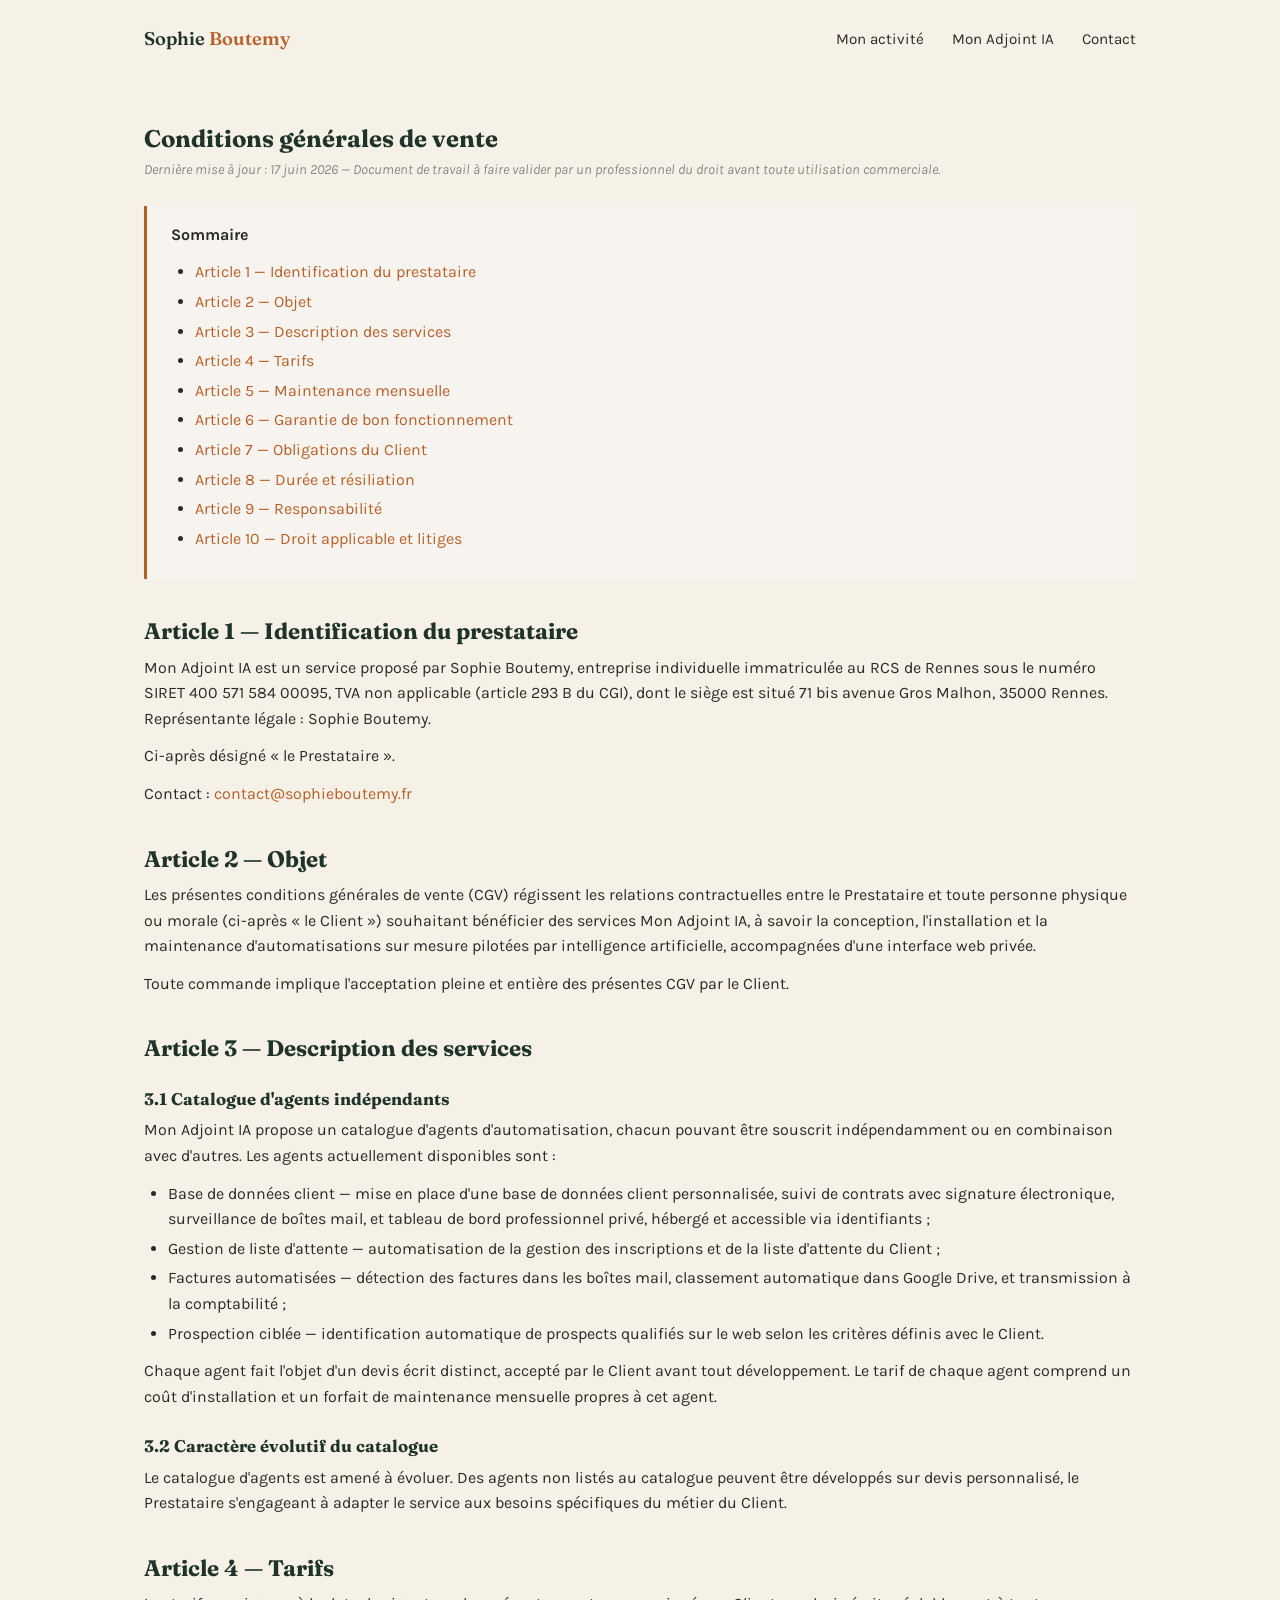
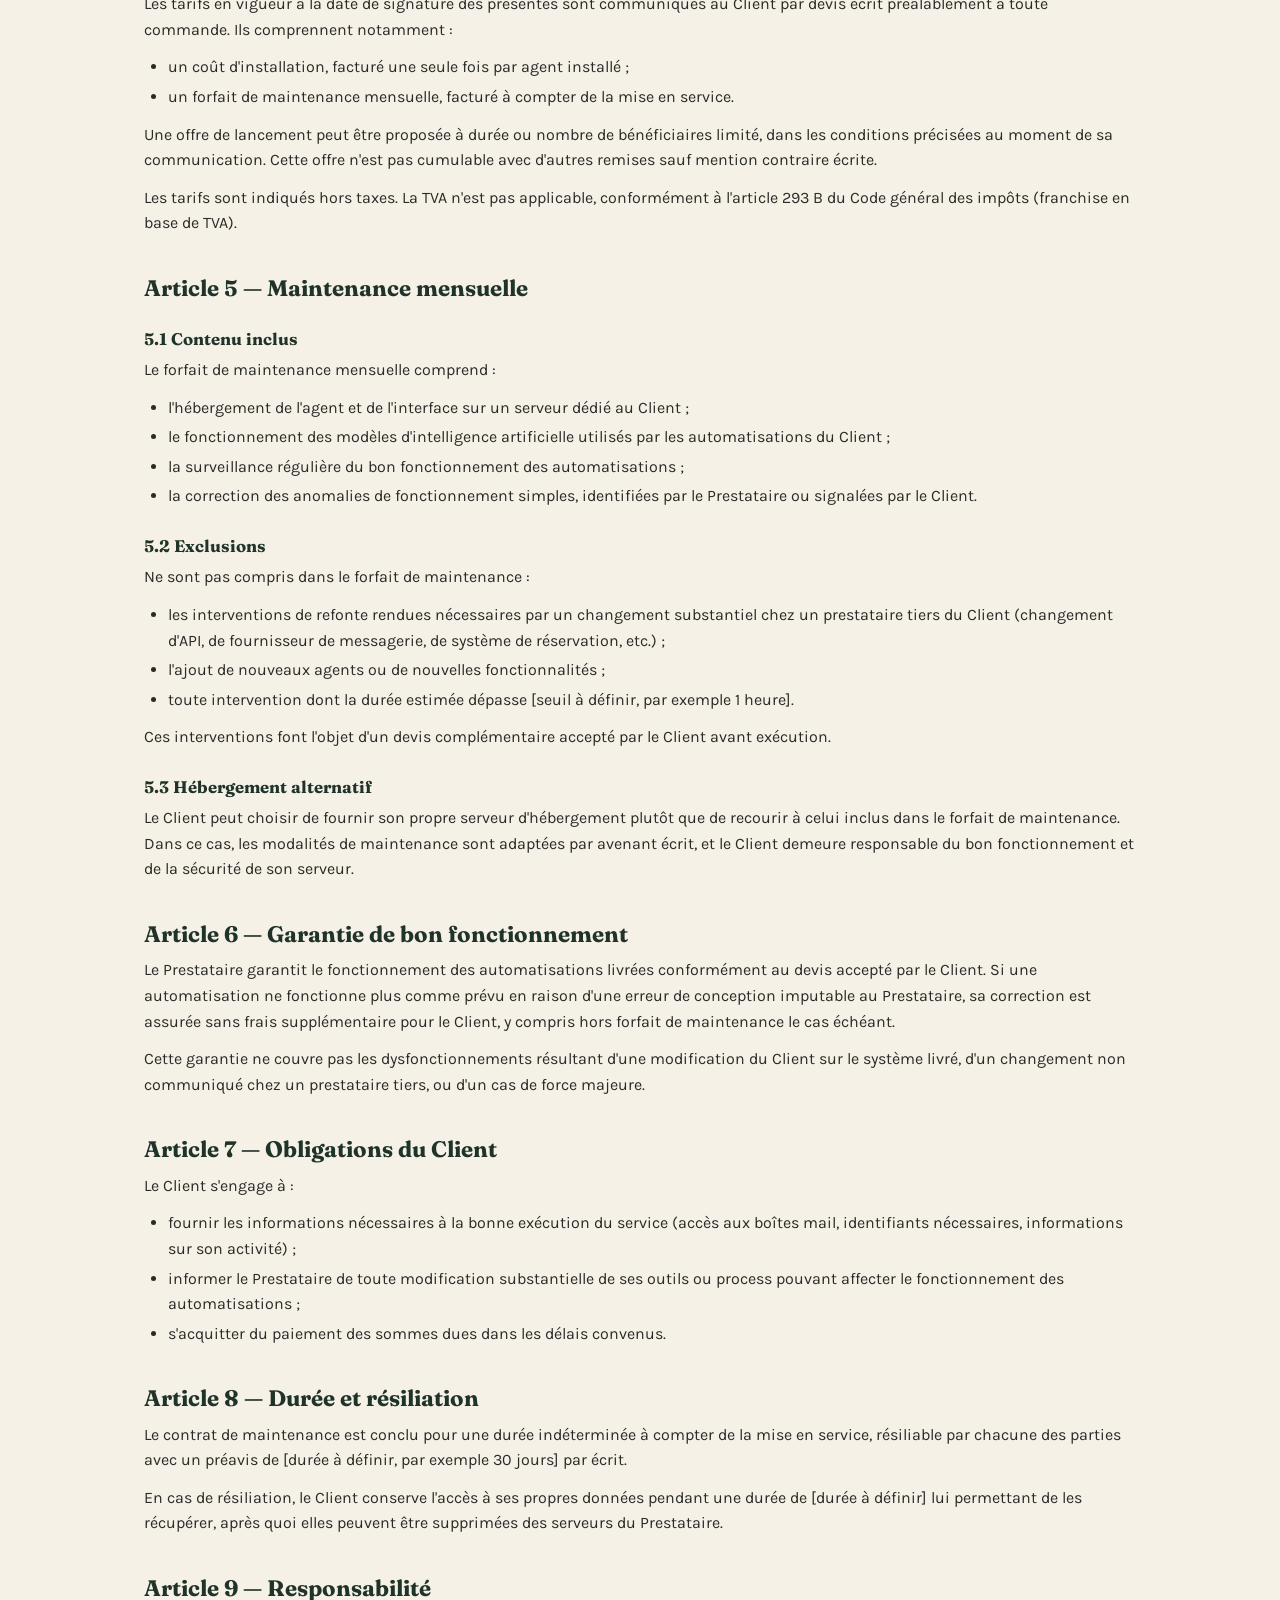
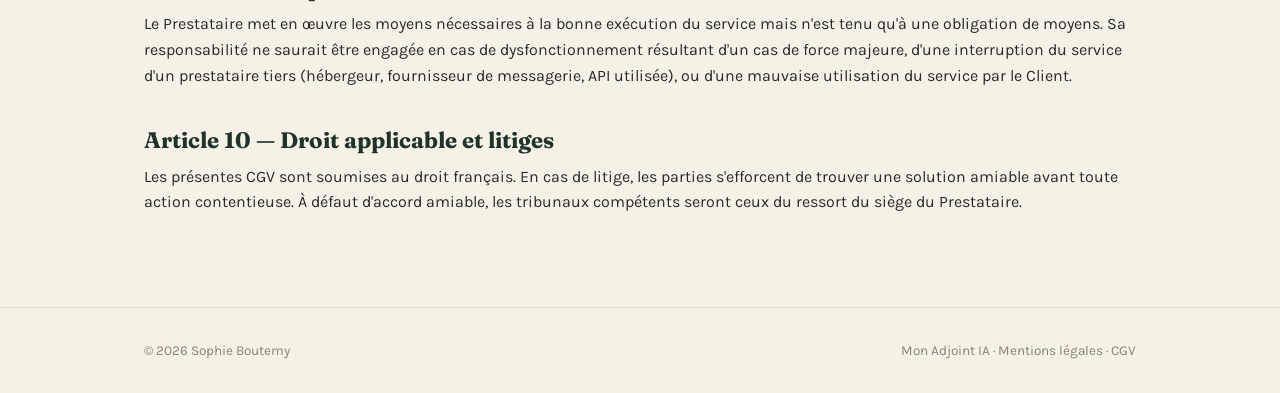
==== cgv.html @ 15bb084e "Etat initial - site sophieboutemy.fr" ====
<!DOCTYPE html>
<html lang="fr">
<head>
<meta charset="UTF-8">
<meta name="viewport" content="width=device-width, initial-scale=1.0">
<title>Conditions générales de vente — Sophie Boutemy</title>
<meta name="description" content="Conditions générales de vente du service Mon Adjoint IA, proposé par Sophie Boutemy.">
<link rel="preconnect" href="https://fonts.googleapis.com">
<link rel="preconnect" href="https://fonts.gstatic.com" crossorigin>
<link href="https://fonts.googleapis.com/css2?family=Fraunces:opsz,wght@9..144,500;9..144,600;9..144,700&family=Karla:wght@400;500;700&display=swap" rel="stylesheet">
<link rel="stylesheet" href="css/style.css?v=5">
<style>
.legal-content { padding: 3rem 0 5rem; }
.legal-content h1 { margin-bottom: 0.4rem; }
.legal-notice { font-style: italic; color: #888; font-size: 0.875rem; margin-bottom: 2rem; }
.legal-toc { background: #f7f4ef; border-left: 3px solid var(--color-orange-deep); padding: 1rem 1.5rem; margin: 1.5rem 0 2.5rem; }
.legal-toc p { margin-bottom: 0.3rem; font-weight: 700; }
.legal-toc ul { margin: 0.25rem 0 0 1.25rem; }
.legal-toc li { margin-bottom: 0.2rem; }
.legal-content h2 { margin-top: 2.5rem; margin-bottom: 0.6rem; font-size: 1.4rem; }
.legal-content h3 { margin-top: 1.75rem; margin-bottom: 0.5rem; font-size: 1.05rem; }
.legal-content p { margin-bottom: 0.75rem; }
.legal-content ul { margin: 0.25rem 0 0.75rem 1.5rem; }
.legal-content li { margin-bottom: 0.25rem; }
</style>
</head>
<body>

<header class="site">
  <div class="wrap">
    <div class="brand">Sophie <span>Boutemy</span></div>
    <nav>
      <a href="index.html#activite">Mon activité</a>
      <a href="index.html#mon-adjoint-ia">Mon Adjoint IA</a>
      <a href="index.html#contact">Contact</a>
    </nav>
  </div>
</header>

<section class="legal-content">
  <div class="wrap">

    <h1>Conditions générales de vente</h1>
    <p class="legal-notice">Dernière mise à jour : 17 juin 2026 — Document de travail à faire valider par un professionnel du droit avant toute utilisation commerciale.</p>

    <div class="legal-toc">
      <p>Sommaire</p>
      <ul>
        <li><a href="#art1">Article 1 — Identification du prestataire</a></li>
        <li><a href="#art2">Article 2 — Objet</a></li>
        <li><a href="#art3">Article 3 — Description des services</a></li>
        <li><a href="#art4">Article 4 — Tarifs</a></li>
        <li><a href="#art5">Article 5 — Maintenance mensuelle</a></li>
        <li><a href="#art6">Article 6 — Garantie de bon fonctionnement</a></li>
        <li><a href="#art7">Article 7 — Obligations du Client</a></li>
        <li><a href="#art8">Article 8 — Durée et résiliation</a></li>
        <li><a href="#art9">Article 9 — Responsabilité</a></li>
        <li><a href="#art10">Article 10 — Droit applicable et litiges</a></li>
      </ul>
    </div>

    <h2 id="art1">Article 1 — Identification du prestataire</h2>
    <p>Mon Adjoint IA est un service proposé par Sophie Boutemy, entreprise individuelle immatriculée au RCS de Rennes sous le numéro SIRET 400 571 584 00095, TVA non applicable (article 293 B du CGI), dont le siège est situé 71 bis avenue Gros Malhon, 35000 Rennes. Représentante légale : Sophie Boutemy.</p>
    <p>Ci-après désigné « le Prestataire ».</p>
    <p>Contact : <a href="mailto:contact@sophieboutemy.fr">contact@sophieboutemy.fr</a></p>

    <h2 id="art2">Article 2 — Objet</h2>
    <p>Les présentes conditions générales de vente (CGV) régissent les relations contractuelles entre le Prestataire et toute personne physique ou morale (ci-après « le Client ») souhaitant bénéficier des services Mon Adjoint IA, à savoir la conception, l'installation et la maintenance d'automatisations sur mesure pilotées par intelligence artificielle, accompagnées d'une interface web privée.</p>
    <p>Toute commande implique l'acceptation pleine et entière des présentes CGV par le Client.</p>

    <h2 id="art3">Article 3 — Description des services</h2>

    <h3>3.1 Catalogue d'agents indépendants</h3>
    <p>Mon Adjoint IA propose un catalogue d'agents d'automatisation, chacun pouvant être souscrit indépendamment ou en combinaison avec d'autres. Les agents actuellement disponibles sont :</p>
    <ul>
      <li>Base de données client — mise en place d'une base de données client personnalisée, suivi de contrats avec signature électronique, surveillance de boîtes mail, et tableau de bord professionnel privé, hébergé et accessible via identifiants ;</li>
      <li>Gestion de liste d'attente — automatisation de la gestion des inscriptions et de la liste d'attente du Client ;</li>
      <li>Factures automatisées — détection des factures dans les boîtes mail, classement automatique dans Google Drive, et transmission à la comptabilité ;</li>
      <li>Prospection ciblée — identification automatique de prospects qualifiés sur le web selon les critères définis avec le Client.</li>
    </ul>
    <p>Chaque agent fait l'objet d'un devis écrit distinct, accepté par le Client avant tout développement. Le tarif de chaque agent comprend un coût d'installation et un forfait de maintenance mensuelle propres à cet agent.</p>

    <h3>3.2 Caractère évolutif du catalogue</h3>
    <p>Le catalogue d'agents est amené à évoluer. Des agents non listés au catalogue peuvent être développés sur devis personnalisé, le Prestataire s'engageant à adapter le service aux besoins spécifiques du métier du Client.</p>

    <h2 id="art4">Article 4 — Tarifs</h2>
    <p>Les tarifs en vigueur à la date de signature des présentes sont communiqués au Client par devis écrit préalablement à toute commande. Ils comprennent notamment :</p>
    <ul>
      <li>un coût d'installation, facturé une seule fois par agent installé ;</li>
      <li>un forfait de maintenance mensuelle, facturé à compter de la mise en service.</li>
    </ul>
    <p>Une offre de lancement peut être proposée à durée ou nombre de bénéficiaires limité, dans les conditions précisées au moment de sa communication. Cette offre n'est pas cumulable avec d'autres remises sauf mention contraire écrite.</p>
    <p>Les tarifs sont indiqués hors taxes. La TVA n'est pas applicable, conformément à l'article 293 B du Code général des impôts (franchise en base de TVA).</p>

    <h2 id="art5">Article 5 — Maintenance mensuelle</h2>

    <h3>5.1 Contenu inclus</h3>
    <p>Le forfait de maintenance mensuelle comprend :</p>
    <ul>
      <li>l'hébergement de l'agent et de l'interface sur un serveur dédié au Client ;</li>
      <li>le fonctionnement des modèles d'intelligence artificielle utilisés par les automatisations du Client ;</li>
      <li>la surveillance régulière du bon fonctionnement des automatisations ;</li>
      <li>la correction des anomalies de fonctionnement simples, identifiées par le Prestataire ou signalées par le Client.</li>
    </ul>

    <h3>5.2 Exclusions</h3>
    <p>Ne sont pas compris dans le forfait de maintenance :</p>
    <ul>
      <li>les interventions de refonte rendues nécessaires par un changement substantiel chez un prestataire tiers du Client (changement d'API, de fournisseur de messagerie, de système de réservation, etc.) ;</li>
      <li>l'ajout de nouveaux agents ou de nouvelles fonctionnalités ;</li>
      <li>toute intervention dont la durée estimée dépasse [seuil à définir, par exemple 1 heure].</li>
    </ul>
    <p>Ces interventions font l'objet d'un devis complémentaire accepté par le Client avant exécution.</p>

    <h3>5.3 Hébergement alternatif</h3>
    <p>Le Client peut choisir de fournir son propre serveur d'hébergement plutôt que de recourir à celui inclus dans le forfait de maintenance. Dans ce cas, les modalités de maintenance sont adaptées par avenant écrit, et le Client demeure responsable du bon fonctionnement et de la sécurité de son serveur.</p>

    <h2 id="art6">Article 6 — Garantie de bon fonctionnement</h2>
    <p>Le Prestataire garantit le fonctionnement des automatisations livrées conformément au devis accepté par le Client. Si une automatisation ne fonctionne plus comme prévu en raison d'une erreur de conception imputable au Prestataire, sa correction est assurée sans frais supplémentaire pour le Client, y compris hors forfait de maintenance le cas échéant.</p>
    <p>Cette garantie ne couvre pas les dysfonctionnements résultant d'une modification du Client sur le système livré, d'un changement non communiqué chez un prestataire tiers, ou d'un cas de force majeure.</p>

    <h2 id="art7">Article 7 — Obligations du Client</h2>
    <p>Le Client s'engage à :</p>
    <ul>
      <li>fournir les informations nécessaires à la bonne exécution du service (accès aux boîtes mail, identifiants nécessaires, informations sur son activité) ;</li>
      <li>informer le Prestataire de toute modification substantielle de ses outils ou process pouvant affecter le fonctionnement des automatisations ;</li>
      <li>s'acquitter du paiement des sommes dues dans les délais convenus.</li>
    </ul>

    <h2 id="art8">Article 8 — Durée et résiliation</h2>
    <p>Le contrat de maintenance est conclu pour une durée indéterminée à compter de la mise en service, résiliable par chacune des parties avec un préavis de [durée à définir, par exemple 30 jours] par écrit.</p>
    <p>En cas de résiliation, le Client conserve l'accès à ses propres données pendant une durée de [durée à définir] lui permettant de les récupérer, après quoi elles peuvent être supprimées des serveurs du Prestataire.</p>

    <h2 id="art9">Article 9 — Responsabilité</h2>
    <p>Le Prestataire met en œuvre les moyens nécessaires à la bonne exécution du service mais n'est tenu qu'à une obligation de moyens. Sa responsabilité ne saurait être engagée en cas de dysfonctionnement résultant d'un cas de force majeure, d'une interruption du service d'un prestataire tiers (hébergeur, fournisseur de messagerie, API utilisée), ou d'une mauvaise utilisation du service par le Client.</p>

    <h2 id="art10">Article 10 — Droit applicable et litiges</h2>
    <p>Les présentes CGV sont soumises au droit français. En cas de litige, les parties s'efforcent de trouver une solution amiable avant toute action contentieuse. À défaut d'accord amiable, les tribunaux compétents seront ceux du ressort du siège du Prestataire.</p>

  </div>
</section>

<footer class="site">
  <div class="wrap">
    <span>© 2026 Sophie Boutemy</span>
    <span>
      <a href="https://mon-adjoint-ia.fr">Mon Adjoint IA</a> ·
      <a href="mentions-legales.html">Mentions légales</a> ·
      <a href="cgv.html">CGV</a>
    </span>
  </div>
</footer>

</body>
</html>
---- css/style.css ----
:root {
  --color-beige-light: #F6F1E7;
  --color-beige: #EDE4D3;
  --color-green: #2F4A3C;
  --color-green-deep: #1F3329;
  --color-orange: #D97A3D;
  --color-orange-deep: #B85F28;
  --color-ink: #2A2A28;
  --color-white: #FFFFFF;
}

* { margin: 0; padding: 0; box-sizing: border-box; }

html { scroll-behavior: smooth; }

body {
  font-family: 'Karla', sans-serif;
  color: var(--color-ink);
  background: var(--color-beige-light);
  line-height: 1.6;
}

h1, h2, h3 {
  font-family: 'Fraunces', serif;
  color: var(--color-green-deep);
  line-height: 1.15;
}

a {
  color: var(--color-orange-deep);
  text-decoration: none;
}
a:hover { text-decoration: underline; }
a:focus-visible,
button:focus-visible {
  outline: 3px solid var(--color-orange);
  outline-offset: 3px;
}

.wrap {
  max-width: 1040px;
  margin: 0 auto;
  padding: 0 1.5rem;
}

/* HEADER */
header.site {
  padding: 1.5rem 0;
}
header.site .wrap {
  display: flex;
  align-items: center;
  justify-content: space-between;
  flex-wrap: wrap;
  gap: 0.75rem;
}
.brand {
  font-family: 'Fraunces', serif;
  font-weight: 600;
  font-size: 1.15rem;
  color: var(--color-green-deep);
}
.brand span { color: var(--color-orange-deep); }
header.site nav a {
  color: var(--color-ink);
  font-size: 0.95rem;
  margin-left: 1.5rem;
}
header.site nav a:first-child { margin-left: 0; }

/* HERO */
.hero {
  padding: 3rem 0 4.5rem;
}
.hero .wrap {
  display: grid;
  grid-template-columns: 1.1fr 0.9fr;
  gap: 3rem;
  align-items: center;
}
.hero-eyebrow {
  display: inline-block;
  font-size: 0.8rem;
  letter-spacing: 0.06em;
  text-transform: uppercase;
  color: var(--color-orange-deep);
  font-weight: 700;
  margin-bottom: 0.9rem;
}
.hero h1 {
  font-size: clamp(2.1rem, 4vw, 2.9rem);
  font-weight: 600;
  margin-bottom: 1rem;
}
.hero h1 em {
  font-style: italic;
  color: var(--color-orange-deep);
}
.hero p.lead {
  font-size: 1.1rem;
  color: #4A4A46;
  max-width: 480px;
}
.hero-photo-frame {
  position: relative;
  aspect-ratio: 4/5;
  max-width: 280px;
  margin-left: auto;
  border-radius: 0.6rem;
  overflow: hidden;
  background: var(--color-beige);
  border: 1px solid rgba(47,74,60,0.12);
}
.hero-photo-frame img {
  width: 100%;
  height: 100%;
  object-fit: cover;
  display: block;
}
.hero-photo-frame .photo-placeholder {
  width: 100%;
  height: 100%;
  display: flex;
  align-items: center;
  justify-content: center;
  color: #8A8378;
  font-size: 0.95rem;
  text-align: center;
  padding: 1.5rem;
}

/* ACTIVITY */
.activity {
  background: var(--color-white);
  padding: 3.5rem 0;
}
.activity .wrap {
  max-width: 720px;
}
.activity .eyebrow {
  font-size: 0.8rem;
  letter-spacing: 0.06em;
  text-transform: uppercase;
  color: var(--color-orange-deep);
  font-weight: 700;
  margin-bottom: 0.6rem;
  display: block;
}
.activity h2 {
  font-size: 1.7rem;
  font-weight: 600;
  margin-bottom: 1.2rem;
}
.activity p {
  color: #4A4A46;
  margin-bottom: 1rem;
}
.activity p:last-child { margin-bottom: 0; }

/* FEATURED PROJECT */
.featured {
  padding: 4rem 0;
}
.featured-card {
  background: var(--color-green-deep);
  border-radius: 0.9rem;
  padding: 2.75rem;
  display: grid;
  grid-template-columns: 1.3fr 0.9fr;
  gap: 2.5rem;
  align-items: center;
  color: var(--color-beige-light);
}
.featured-card .eyebrow {
  font-size: 0.8rem;
  letter-spacing: 0.06em;
  text-transform: uppercase;
  color: var(--color-orange);
  font-weight: 700;
  display: block;
  margin-bottom: 0.7rem;
}
.featured-card h3 {
  color: var(--color-white);
  font-size: 1.6rem;
  font-weight: 600;
  margin-bottom: 0.9rem;
}
.featured-card p {
  color: #D8DDD6;
  margin-bottom: 1.6rem;
}
.btn-orange {
  display: inline-block;
  background: var(--color-orange);
  color: var(--color-white);
  font-weight: 700;
  padding: 0.8rem 1.5rem;
  border-radius: 0.4rem;
  transition: background-color 0.2s ease;
}
.btn-orange:hover {
  background: var(--color-orange-deep);
  text-decoration: none;
}
.featured-visual {
  background: rgba(255,255,255,0.06);
  border: 1px solid rgba(255,255,255,0.12);
  border-radius: 0.6rem;
  padding: 1.5rem;
}
.featured-visual.logo-display {
  background: var(--color-beige-light);
  border: none;
  display: flex;
  align-items: center;
  justify-content: center;
  padding: 1rem;
}
.featured-visual .visual-title {
  font-family: 'Fraunces', serif;
  font-size: 0.85rem;
  font-weight: 600;
  color: var(--color-beige-light);
  margin-bottom: 1rem;
  letter-spacing: 0.02em;
}
.client-row {
  display: flex;
  justify-content: space-between;
  align-items: center;
  padding: 0.65rem 0;
  border-bottom: 1px solid rgba(255,255,255,0.1);
  font-size: 0.85rem;
  gap: 0.75rem;
}
.client-row:last-child { border-bottom: none; }
.client-name { color: var(--color-beige-light); }
.client-tag {
  font-size: 0.72rem;
  font-weight: 700;
  padding: 0.2rem 0.55rem;
  border-radius: 1rem;
  white-space: nowrap;
}
.tag-active {
  background: rgba(217,122,61,0.18);
  color: var(--color-orange);
}
.tag-pending {
  background: rgba(216,221,214,0.14);
  color: #D8DDD6;
}

/* CONTACT */
.contact-block {
  padding: 3.5rem 0 4.5rem;
}
.contact-card {
  background: var(--color-beige);
  border-radius: 0.9rem;
  padding: 2.5rem;
  text-align: center;
}
.contact-card h2 {
  font-size: 1.5rem;
  margin-bottom: 0.7rem;
}
.contact-card p {
  color: #4A4A46;
  margin-bottom: 1.4rem;
}
.contact-card .email {
  font-family: 'Karla', sans-serif;
  font-weight: 500;
  font-size: 0.9rem;
  color: #6B6358;
  display: block;
  margin-top: 1.4rem;
}
.contact-form {
  display: flex;
  flex-direction: column;
  gap: 0.85rem;
  max-width: 460px;
  margin: 0 auto;
  text-align: left;
}
.contact-form input,
.contact-form textarea {
  font-family: 'Karla', sans-serif;
  font-size: 0.95rem;
  padding: 0.75rem 0.9rem;
  border: 1px solid rgba(47,74,60,0.2);
  border-radius: 0.4rem;
  background: var(--color-white);
  color: var(--color-ink);
  resize: vertical;
}
.contact-form input::placeholder,
.contact-form textarea::placeholder {
  color: #9A9384;
}
.contact-form input:focus,
.contact-form textarea:focus {
  outline: none;
  border-color: var(--color-orange);
}
.contact-form button {
  border: none;
  font-family: 'Karla', sans-serif;
  font-size: 0.95rem;
  cursor: pointer;
  margin-top: 0.3rem;
  align-self: flex-start;
}

/* FOOTER */
footer.site {
  padding: 2rem 0;
  border-top: 1px solid rgba(47,74,60,0.12);
}
footer.site .wrap {
  display: flex;
  justify-content: space-between;
  align-items: center;
  flex-wrap: wrap;
  gap: 0.75rem;
  font-size: 0.85rem;
  color: #8A8378;
}
footer.site a { color: #8A8378; }

@media (max-width: 760px) {
  .hero .wrap { grid-template-columns: 1fr; }
  .hero-photo-frame { max-width: 320px; margin: 0 auto; order: -1; }
  .featured-card { grid-template-columns: 1fr; padding: 2rem; }
  header.site nav { display: flex; flex-wrap: wrap; gap: 0.5rem 0; }
  header.site nav a { margin-left: 0; margin-right: 1.1rem; }
}
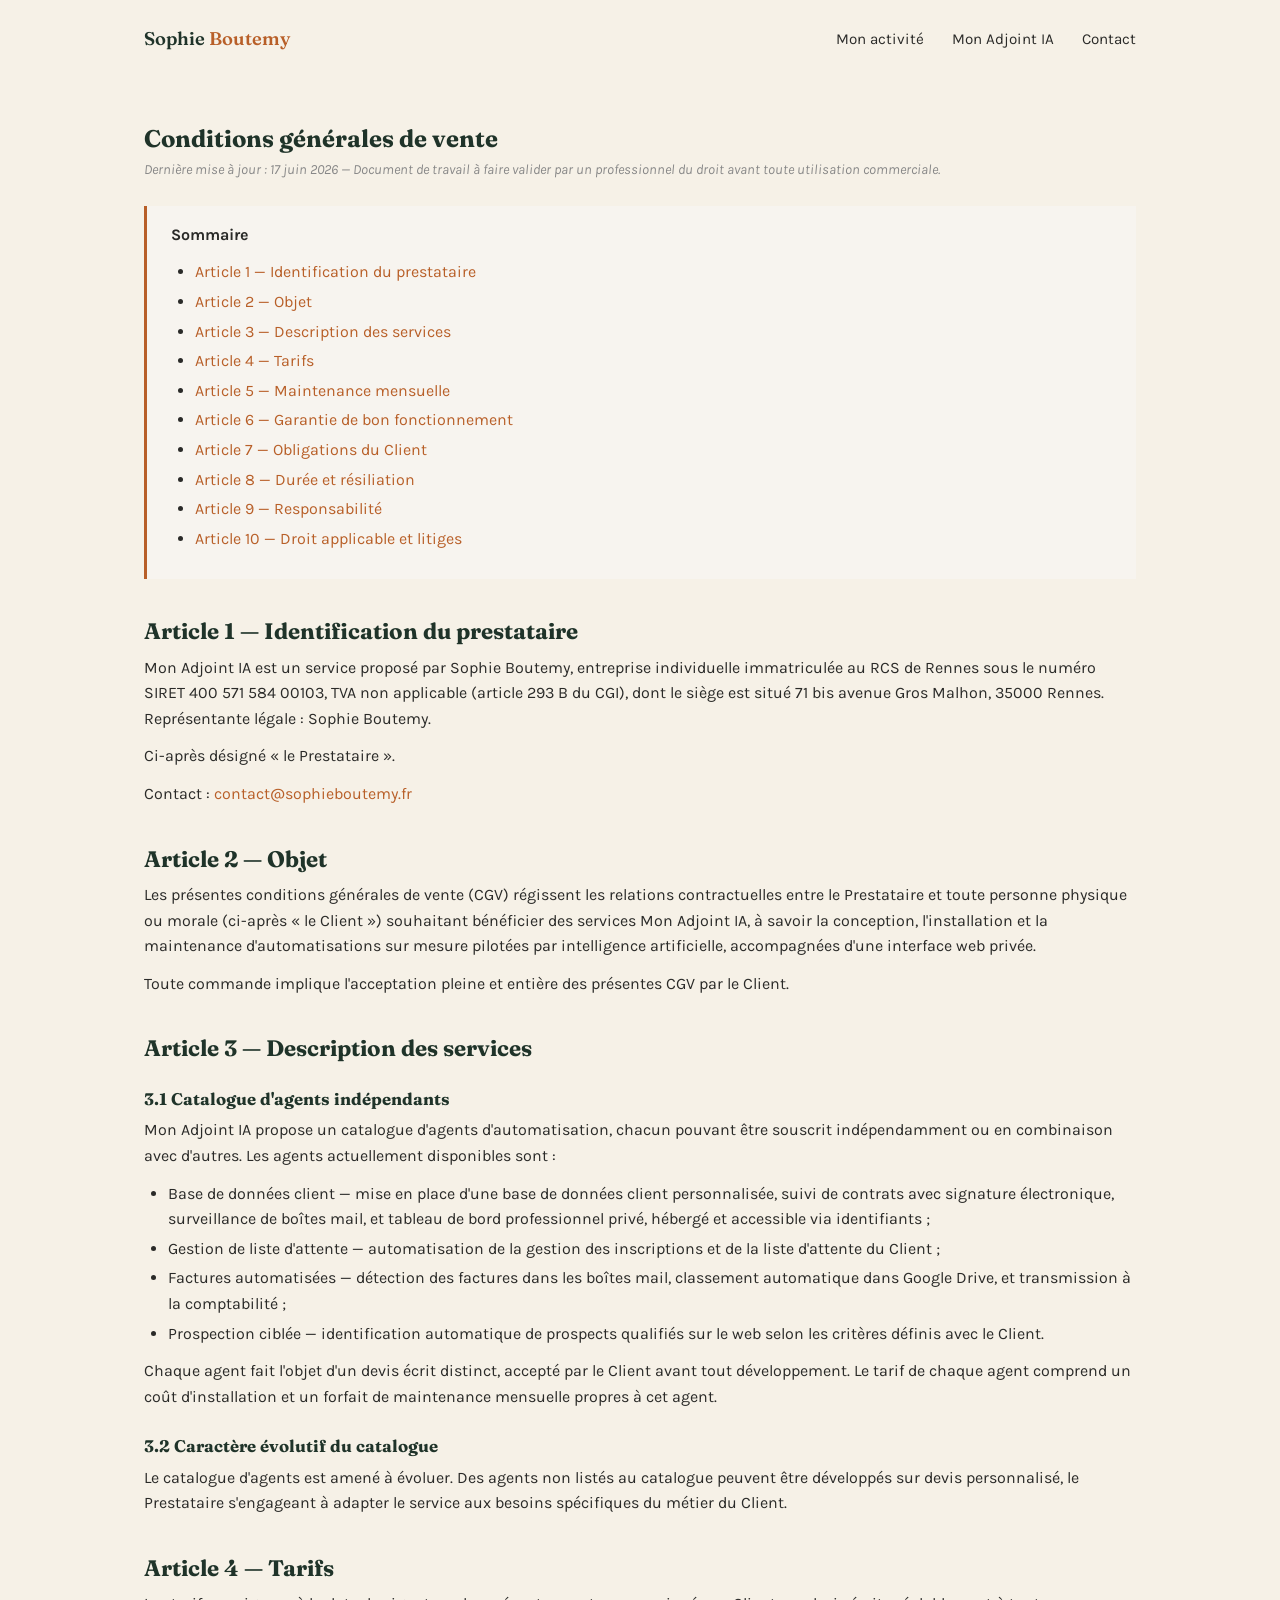
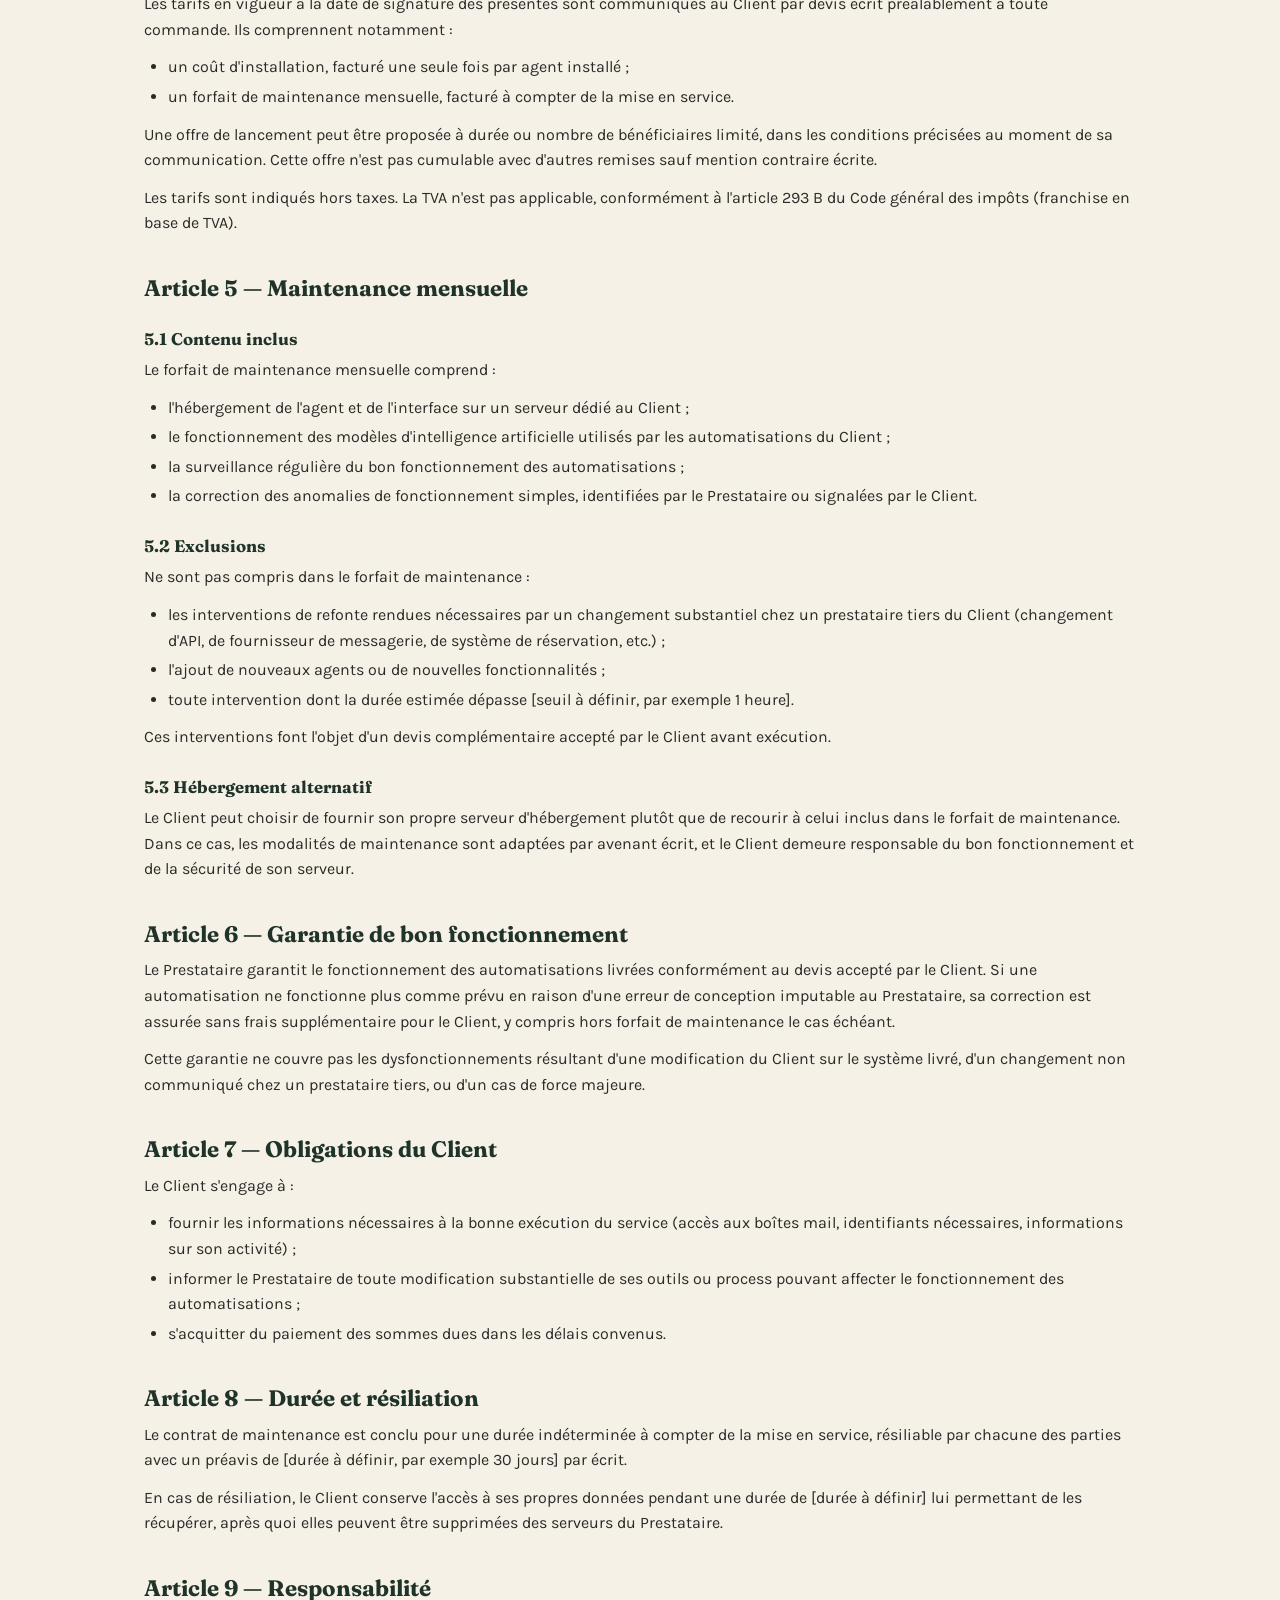
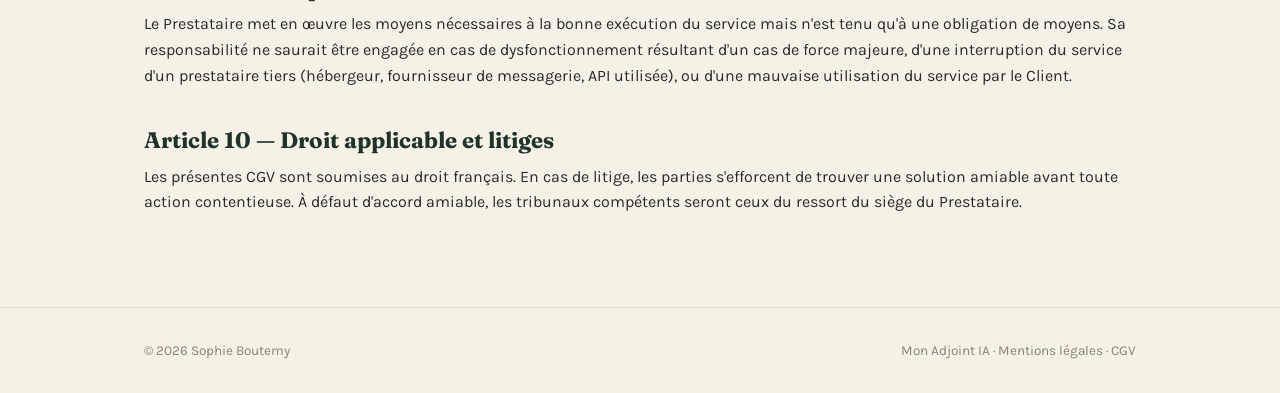
==== commit 8f65702f: "Correction SIRET : 00095 -> 00103" ====
--- a/cgv.html
+++ b/cgv.html
@@ -60,7 +60,7 @@
     </div>
 
     <h2 id="art1">Article 1 — Identification du prestataire</h2>
-    <p>Mon Adjoint IA est un service proposé par Sophie Boutemy, entreprise individuelle immatriculée au RCS de Rennes sous le numéro SIRET 400 571 584 00095, TVA non applicable (article 293 B du CGI), dont le siège est situé 71 bis avenue Gros Malhon, 35000 Rennes. Représentante légale : Sophie Boutemy.</p>
+    <p>Mon Adjoint IA est un service proposé par Sophie Boutemy, entreprise individuelle immatriculée au RCS de Rennes sous le numéro SIRET 400 571 584 00103, TVA non applicable (article 293 B du CGI), dont le siège est situé 71 bis avenue Gros Malhon, 35000 Rennes. Représentante légale : Sophie Boutemy.</p>
     <p>Ci-après désigné « le Prestataire ».</p>
     <p>Contact : <a href="mailto:contact@sophieboutemy.fr">contact@sophieboutemy.fr</a></p>
 
